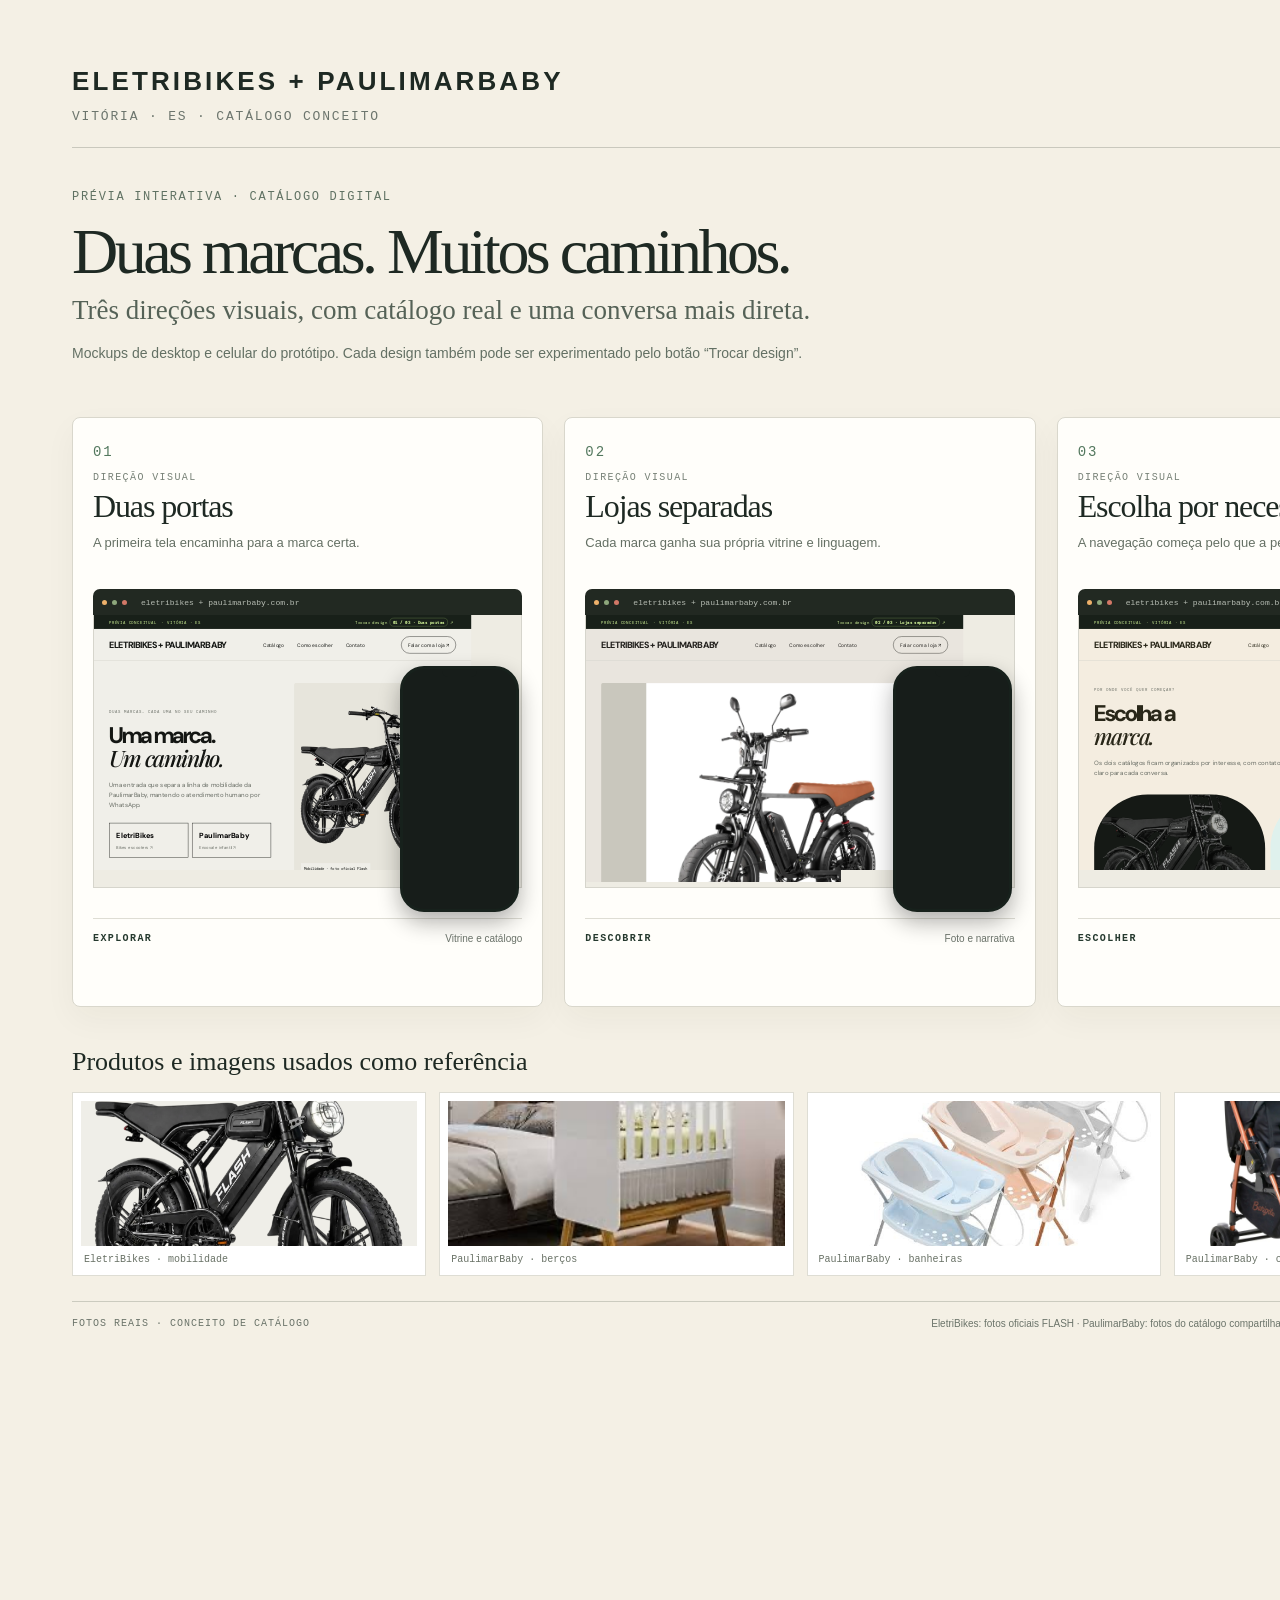
==== arte.html @ d1c80730 "Rebuild concept boards with real desktop and phone previews" ====
<!doctype html><html lang="pt-BR"><head><meta charset="utf-8"><meta name="viewport" content="width=device-width,initial-scale=1"><title>ELETRIBIKES + PAULIMARBABY — prancha de conceito</title><style>
*{box-sizing:border-box}html{background:#e9e6dc}body{margin:0;background:#f4f0e5;color:#1e2923;font-family:Arial,Helvetica,sans-serif;width:1600px;min-height:2450px;padding:66px 72px 50px}.masthead{display:grid;grid-template-columns:1fr auto;align-items:start;border-bottom:1px solid #c9c8bd;padding-bottom:23px}.brand{font-size:26px;font-weight:800;letter-spacing:.12em}.location,.kicker,.eyebrow,.direction-number,.design-caption b{font-family:'Courier New',monospace;letter-spacing:.14em;text-transform:uppercase}.location{font-size:13px;color:#6c756d;margin-top:12px}.concept-mark{padding:11px 18px;border:1px solid #8f9a8d;border-radius:99px;font:12px 'Courier New',monospace}.titleblock{padding:30px 0 42px;max-width:1150px}.kicker{font-size:12px;color:#607263}.titleblock h1{font:64px/.99 Georgia,serif;letter-spacing:-.055em;margin:16px 0 12px;max-width:1000px}.subtitle{font:27px Georgia,serif;color:#556257;margin:0}.intro{font-size:14px;color:#637064;margin-top:19px}.directions{display:grid;grid-template-columns:repeat(3,minmax(0,1fr));gap:21px}.direction-card{position:relative;background:#fffefa;border:1px solid #d9d7cc;border-radius:8px;padding:24px 20px 20px;min-height:590px;box-shadow:0 12px 32px #2c34200b}.direction-number{font-size:14px;color:#52775d}.eyebrow{font-size:10px;color:#778176;margin:12px 0 7px}.direction-copy h2{font:32px/1.06 Georgia,serif;letter-spacing:-.035em;margin:0}.description{font-size:13px;line-height:1.45;color:#657064;min-height:37px;margin:10px 0 18px}.mockup{position:relative;padding:0 0 28px}.browser-chrome{height:26px;background:#222922;border-radius:7px 7px 0 0;display:flex;align-items:center;gap:5px;padding:0 9px;color:#e8eee4;font:8px 'Courier New',monospace}.browser-chrome i{width:5px;height:5px;border-radius:50%;background:#edb06a}.browser-chrome i:nth-child(2){background:#8da77c}.browser-chrome i:nth-child(3){background:#d27867}.browser-chrome span{margin-left:9px;opacity:.75}.screen{height:273px;overflow:hidden;position:relative;background:#eeece3;border:1px solid #d6d5cc;border-top:0}.screen iframe{position:absolute;left:0;top:0;width:920px;height:650px;border:0;transform:scale(.41);transform-origin:top left}.phone{position:absolute;right:3px;bottom:4px;width:119px;height:246px;padding:5px 4px 6px;border:3px solid #17211c;border-radius:24px;background:#171d1a;box-shadow:0 10px 22px #1115;overflow:hidden;z-index:3}.phone-speaker{height:8px;width:35px;border-radius:0 0 6px 6px;background:#171d1a;position:absolute;z-index:2;top:0;left:39px}.phone iframe{position:absolute;top:7px;left:4px;width:390px;height:844px;border:0;border-radius:14px;transform:scale(.283);transform-origin:top left}.design-caption{display:flex;justify-content:space-between;border-top:1px solid #deddd4;padding-top:14px;margin-top:2px;font-size:10px;color:#6c746b}.design-caption b{color:#25392e;font-size:10px}.gallery-title{margin:40px 0 15px;font:26px Georgia,serif}.gallery{display:grid;grid-template-columns:repeat(4,1fr);gap:13px}.gallery figure{margin:0;background:#fff;border:1px solid #deddd4;padding:8px}.gallery img{display:block;width:100%;height:145px;object-fit:cover;background:#efeee8}.gallery figcaption{padding:8px 3px 2px;font:10px 'Courier New',monospace;color:#687165}.footer{display:flex;justify-content:space-between;gap:30px;border-top:1px solid #cbcbbf;margin-top:25px;padding-top:16px;font-size:10px;color:#6b746a}.footer span:first-child{font-family:'Courier New',monospace;letter-spacing:.1em}@media(max-width:900px){body{width:auto;padding:32px 18px;min-height:0}.titleblock h1{font-size:42px}.subtitle{font-size:20px}.directions{grid-template-columns:1fr}.direction-card{min-height:unset}.gallery{grid-template-columns:repeat(2,1fr)}.footer{display:block;line-height:1.8}}
</style></head><body><header class="masthead"><div><div class="brand">ELETRIBIKES + PAULIMARBABY</div><div class="location">VITÓRIA · ES · CATÁLOGO CONCEITO</div></div><div class="concept-mark">PÁGINA ÚNICA · 03 DESIGNS</div></header><section class="titleblock"><p class="kicker">PRÉVIA INTERATIVA · CATÁLOGO DIGITAL</p><h1>Duas marcas. Muitos caminhos.</h1><p class="subtitle">Três direções visuais, com catálogo real e uma conversa mais direta.</p><p class="intro">Mockups de desktop e celular do protótipo. Cada design também pode ser experimentado pelo botão “Trocar design”.</p></section><main class="directions"><article class="direction-card direction-1"><div class="direction-copy"><span class="direction-number">01</span><p class="eyebrow">DIREÇÃO VISUAL</p><h2>Duas portas</h2><p class="description">A primeira tela encaminha para a marca certa.</p></div><div class="mockup"><div class="browser-chrome"><i></i><i></i><i></i><span>eletribikes + paulimarbaby.com.br</span></div><div class="screen"><iframe title="Duas portas — versão desktop" src="index.html?direction=0" loading="eager"></iframe></div><div class="phone"><div class="phone-speaker"></div><iframe title="Duas portas — versão para celular" src="index.html?direction=0" loading="eager"></iframe></div></div><div class="design-caption"><b>EXPLORAR</b><span>Vitrine e catálogo</span></div></article><article class="direction-card direction-2"><div class="direction-copy"><span class="direction-number">02</span><p class="eyebrow">DIREÇÃO VISUAL</p><h2>Lojas separadas</h2><p class="description">Cada marca ganha sua própria vitrine e linguagem.</p></div><div class="mockup"><div class="browser-chrome"><i></i><i></i><i></i><span>eletribikes + paulimarbaby.com.br</span></div><div class="screen"><iframe title="Lojas separadas — versão desktop" src="index.html?direction=1" loading="eager"></iframe></div><div class="phone"><div class="phone-speaker"></div><iframe title="Lojas separadas — versão para celular" src="index.html?direction=1" loading="eager"></iframe></div></div><div class="design-caption"><b>DESCOBRIR</b><span>Foto e narrativa</span></div></article><article class="direction-card direction-3"><div class="direction-copy"><span class="direction-number">03</span><p class="eyebrow">DIREÇÃO VISUAL</p><h2>Escolha por necessidade</h2><p class="description">A navegação começa pelo que a pessoa procura.</p></div><div class="mockup"><div class="browser-chrome"><i></i><i></i><i></i><span>eletribikes + paulimarbaby.com.br</span></div><div class="screen"><iframe title="Escolha por necessidade — versão desktop" src="index.html?direction=2" loading="eager"></iframe></div><div class="phone"><div class="phone-speaker"></div><iframe title="Escolha por necessidade — versão para celular" src="index.html?direction=2" loading="eager"></iframe></div></div><div class="design-caption"><b>ESCOLHER</b><span>Categorias e jornada</span></div></article></main><h2 class="gallery-title">Produtos e imagens usados como referência</h2><section class="gallery"><figure><img src="images/flash-r002.webp" alt="EletriBikes · mobilidade"><figcaption>EletriBikes · mobilidade</figcaption></figure><figure><img src="images/mini-berco.jpg" alt="PaulimarBaby · berços"><figcaption>PaulimarBaby · berços</figcaption></figure><figure><img src="images/banheira-acqua.jpg" alt="PaulimarBaby · banheiras"><figcaption>PaulimarBaby · banheiras</figcaption></figure><figure><img src="images/carrinho-burigotto.jpg" alt="PaulimarBaby · carrinhos"><figcaption>PaulimarBaby · carrinhos</figcaption></figure></section><footer class="footer"><span>FOTOS REAIS · CONCEITO DE CATÁLOGO</span><span>EletriBikes: fotos oficiais FLASH · PaulimarBaby: fotos do catálogo compartilhado. Valores e disponibilidade precisam ser confirmados.</span></footer></body></html>
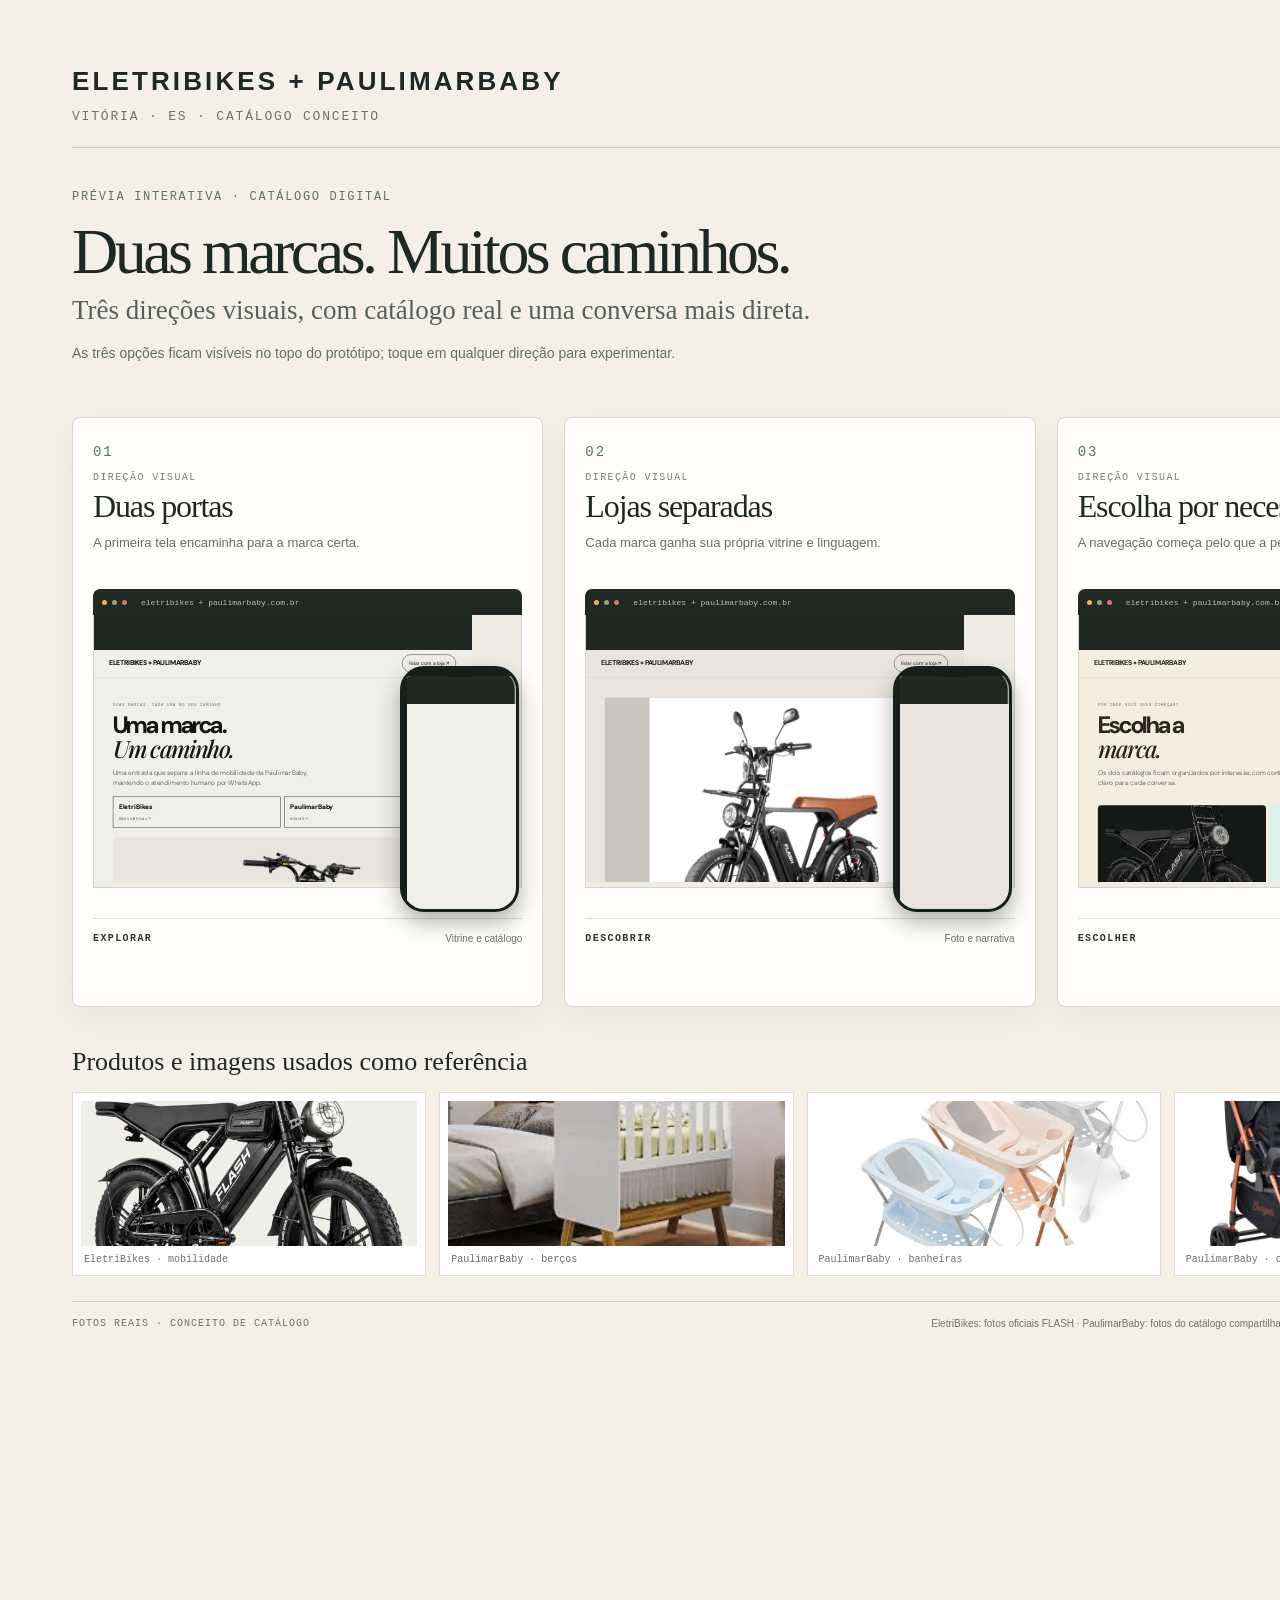
==== commit 2c868436: "Improve catalog controls and mobile experience" ====
--- a/arte.html
+++ b/arte.html
@@ -1,3 +1,3 @@
 <!doctype html><html lang="pt-BR"><head><meta charset="utf-8"><meta name="viewport" content="width=device-width,initial-scale=1"><title>ELETRIBIKES + PAULIMARBABY — prancha de conceito</title><style>
 *{box-sizing:border-box}html{background:#e9e6dc}body{margin:0;background:#f4f0e5;color:#1e2923;font-family:Arial,Helvetica,sans-serif;width:1600px;min-height:2450px;padding:66px 72px 50px}.masthead{display:grid;grid-template-columns:1fr auto;align-items:start;border-bottom:1px solid #c9c8bd;padding-bottom:23px}.brand{font-size:26px;font-weight:800;letter-spacing:.12em}.location,.kicker,.eyebrow,.direction-number,.design-caption b{font-family:'Courier New',monospace;letter-spacing:.14em;text-transform:uppercase}.location{font-size:13px;color:#6c756d;margin-top:12px}.concept-mark{padding:11px 18px;border:1px solid #8f9a8d;border-radius:99px;font:12px 'Courier New',monospace}.titleblock{padding:30px 0 42px;max-width:1150px}.kicker{font-size:12px;color:#607263}.titleblock h1{font:64px/.99 Georgia,serif;letter-spacing:-.055em;margin:16px 0 12px;max-width:1000px}.subtitle{font:27px Georgia,serif;color:#556257;margin:0}.intro{font-size:14px;color:#637064;margin-top:19px}.directions{display:grid;grid-template-columns:repeat(3,minmax(0,1fr));gap:21px}.direction-card{position:relative;background:#fffefa;border:1px solid #d9d7cc;border-radius:8px;padding:24px 20px 20px;min-height:590px;box-shadow:0 12px 32px #2c34200b}.direction-number{font-size:14px;color:#52775d}.eyebrow{font-size:10px;color:#778176;margin:12px 0 7px}.direction-copy h2{font:32px/1.06 Georgia,serif;letter-spacing:-.035em;margin:0}.description{font-size:13px;line-height:1.45;color:#657064;min-height:37px;margin:10px 0 18px}.mockup{position:relative;padding:0 0 28px}.browser-chrome{height:26px;background:#222922;border-radius:7px 7px 0 0;display:flex;align-items:center;gap:5px;padding:0 9px;color:#e8eee4;font:8px 'Courier New',monospace}.browser-chrome i{width:5px;height:5px;border-radius:50%;background:#edb06a}.browser-chrome i:nth-child(2){background:#8da77c}.browser-chrome i:nth-child(3){background:#d27867}.browser-chrome span{margin-left:9px;opacity:.75}.screen{height:273px;overflow:hidden;position:relative;background:#eeece3;border:1px solid #d6d5cc;border-top:0}.screen iframe{position:absolute;left:0;top:0;width:920px;height:650px;border:0;transform:scale(.41);transform-origin:top left}.phone{position:absolute;right:3px;bottom:4px;width:119px;height:246px;padding:5px 4px 6px;border:3px solid #17211c;border-radius:24px;background:#171d1a;box-shadow:0 10px 22px #1115;overflow:hidden;z-index:3}.phone-speaker{height:8px;width:35px;border-radius:0 0 6px 6px;background:#171d1a;position:absolute;z-index:2;top:0;left:39px}.phone iframe{position:absolute;top:7px;left:4px;width:390px;height:844px;border:0;border-radius:14px;transform:scale(.283);transform-origin:top left}.design-caption{display:flex;justify-content:space-between;border-top:1px solid #deddd4;padding-top:14px;margin-top:2px;font-size:10px;color:#6c746b}.design-caption b{color:#25392e;font-size:10px}.gallery-title{margin:40px 0 15px;font:26px Georgia,serif}.gallery{display:grid;grid-template-columns:repeat(4,1fr);gap:13px}.gallery figure{margin:0;background:#fff;border:1px solid #deddd4;padding:8px}.gallery img{display:block;width:100%;height:145px;object-fit:cover;background:#efeee8}.gallery figcaption{padding:8px 3px 2px;font:10px 'Courier New',monospace;color:#687165}.footer{display:flex;justify-content:space-between;gap:30px;border-top:1px solid #cbcbbf;margin-top:25px;padding-top:16px;font-size:10px;color:#6b746a}.footer span:first-child{font-family:'Courier New',monospace;letter-spacing:.1em}@media(max-width:900px){body{width:auto;padding:32px 18px;min-height:0}.titleblock h1{font-size:42px}.subtitle{font-size:20px}.directions{grid-template-columns:1fr}.direction-card{min-height:unset}.gallery{grid-template-columns:repeat(2,1fr)}.footer{display:block;line-height:1.8}}
-</style></head><body><header class="masthead"><div><div class="brand">ELETRIBIKES + PAULIMARBABY</div><div class="location">VITÓRIA · ES · CATÁLOGO CONCEITO</div></div><div class="concept-mark">PÁGINA ÚNICA · 03 DESIGNS</div></header><section class="titleblock"><p class="kicker">PRÉVIA INTERATIVA · CATÁLOGO DIGITAL</p><h1>Duas marcas. Muitos caminhos.</h1><p class="subtitle">Três direções visuais, com catálogo real e uma conversa mais direta.</p><p class="intro">Mockups de desktop e celular do protótipo. Cada design também pode ser experimentado pelo botão “Trocar design”.</p></section><main class="directions"><article class="direction-card direction-1"><div class="direction-copy"><span class="direction-number">01</span><p class="eyebrow">DIREÇÃO VISUAL</p><h2>Duas portas</h2><p class="description">A primeira tela encaminha para a marca certa.</p></div><div class="mockup"><div class="browser-chrome"><i></i><i></i><i></i><span>eletribikes + paulimarbaby.com.br</span></div><div class="screen"><iframe title="Duas portas — versão desktop" src="index.html?direction=0" loading="eager"></iframe></div><div class="phone"><div class="phone-speaker"></div><iframe title="Duas portas — versão para celular" src="index.html?direction=0" loading="eager"></iframe></div></div><div class="design-caption"><b>EXPLORAR</b><span>Vitrine e catálogo</span></div></article><article class="direction-card direction-2"><div class="direction-copy"><span class="direction-number">02</span><p class="eyebrow">DIREÇÃO VISUAL</p><h2>Lojas separadas</h2><p class="description">Cada marca ganha sua própria vitrine e linguagem.</p></div><div class="mockup"><div class="browser-chrome"><i></i><i></i><i></i><span>eletribikes + paulimarbaby.com.br</span></div><div class="screen"><iframe title="Lojas separadas — versão desktop" src="index.html?direction=1" loading="eager"></iframe></div><div class="phone"><div class="phone-speaker"></div><iframe title="Lojas separadas — versão para celular" src="index.html?direction=1" loading="eager"></iframe></div></div><div class="design-caption"><b>DESCOBRIR</b><span>Foto e narrativa</span></div></article><article class="direction-card direction-3"><div class="direction-copy"><span class="direction-number">03</span><p class="eyebrow">DIREÇÃO VISUAL</p><h2>Escolha por necessidade</h2><p class="description">A navegação começa pelo que a pessoa procura.</p></div><div class="mockup"><div class="browser-chrome"><i></i><i></i><i></i><span>eletribikes + paulimarbaby.com.br</span></div><div class="screen"><iframe title="Escolha por necessidade — versão desktop" src="index.html?direction=2" loading="eager"></iframe></div><div class="phone"><div class="phone-speaker"></div><iframe title="Escolha por necessidade — versão para celular" src="index.html?direction=2" loading="eager"></iframe></div></div><div class="design-caption"><b>ESCOLHER</b><span>Categorias e jornada</span></div></article></main><h2 class="gallery-title">Produtos e imagens usados como referência</h2><section class="gallery"><figure><img src="images/flash-r002.webp" alt="EletriBikes · mobilidade"><figcaption>EletriBikes · mobilidade</figcaption></figure><figure><img src="images/mini-berco.jpg" alt="PaulimarBaby · berços"><figcaption>PaulimarBaby · berços</figcaption></figure><figure><img src="images/banheira-acqua.jpg" alt="PaulimarBaby · banheiras"><figcaption>PaulimarBaby · banheiras</figcaption></figure><figure><img src="images/carrinho-burigotto.jpg" alt="PaulimarBaby · carrinhos"><figcaption>PaulimarBaby · carrinhos</figcaption></figure></section><footer class="footer"><span>FOTOS REAIS · CONCEITO DE CATÁLOGO</span><span>EletriBikes: fotos oficiais FLASH · PaulimarBaby: fotos do catálogo compartilhado. Valores e disponibilidade precisam ser confirmados.</span></footer></body></html>+</style></head><body><header class="masthead"><div><div class="brand">ELETRIBIKES + PAULIMARBABY</div><div class="location">VITÓRIA · ES · CATÁLOGO CONCEITO</div></div><div class="concept-mark">PÁGINA ÚNICA · 03 DESIGNS</div></header><section class="titleblock"><p class="kicker">PRÉVIA INTERATIVA · CATÁLOGO DIGITAL</p><h1>Duas marcas. Muitos caminhos.</h1><p class="subtitle">Três direções visuais, com catálogo real e uma conversa mais direta.</p><p class="intro">As três opções ficam visíveis no topo do protótipo; toque em qualquer direção para experimentar.</p></section><main class="directions"><article class="direction-card direction-1"><div class="direction-copy"><span class="direction-number">01</span><p class="eyebrow">DIREÇÃO VISUAL</p><h2>Duas portas</h2><p class="description">A primeira tela encaminha para a marca certa.</p></div><div class="mockup"><div class="browser-chrome"><i></i><i></i><i></i><span>eletribikes + paulimarbaby.com.br</span></div><div class="screen"><iframe title="Duas portas — versão desktop" src="index.html?direction=0" loading="eager"></iframe></div><div class="phone"><div class="phone-speaker"></div><iframe title="Duas portas — versão para celular" src="index.html?direction=0" loading="eager"></iframe></div></div><div class="design-caption"><b>EXPLORAR</b><span>Vitrine e catálogo</span></div></article><article class="direction-card direction-2"><div class="direction-copy"><span class="direction-number">02</span><p class="eyebrow">DIREÇÃO VISUAL</p><h2>Lojas separadas</h2><p class="description">Cada marca ganha sua própria vitrine e linguagem.</p></div><div class="mockup"><div class="browser-chrome"><i></i><i></i><i></i><span>eletribikes + paulimarbaby.com.br</span></div><div class="screen"><iframe title="Lojas separadas — versão desktop" src="index.html?direction=1" loading="eager"></iframe></div><div class="phone"><div class="phone-speaker"></div><iframe title="Lojas separadas — versão para celular" src="index.html?direction=1" loading="eager"></iframe></div></div><div class="design-caption"><b>DESCOBRIR</b><span>Foto e narrativa</span></div></article><article class="direction-card direction-3"><div class="direction-copy"><span class="direction-number">03</span><p class="eyebrow">DIREÇÃO VISUAL</p><h2>Escolha por necessidade</h2><p class="description">A navegação começa pelo que a pessoa procura.</p></div><div class="mockup"><div class="browser-chrome"><i></i><i></i><i></i><span>eletribikes + paulimarbaby.com.br</span></div><div class="screen"><iframe title="Escolha por necessidade — versão desktop" src="index.html?direction=2" loading="eager"></iframe></div><div class="phone"><div class="phone-speaker"></div><iframe title="Escolha por necessidade — versão para celular" src="index.html?direction=2" loading="eager"></iframe></div></div><div class="design-caption"><b>ESCOLHER</b><span>Categorias e jornada</span></div></article></main><h2 class="gallery-title">Produtos e imagens usados como referência</h2><section class="gallery"><figure><img src="images/flash-r002.webp" alt="EletriBikes · mobilidade"><figcaption>EletriBikes · mobilidade</figcaption></figure><figure><img src="images/mini-berco.jpg" alt="PaulimarBaby · berços"><figcaption>PaulimarBaby · berços</figcaption></figure><figure><img src="images/banheira-acqua.jpg" alt="PaulimarBaby · banheiras"><figcaption>PaulimarBaby · banheiras</figcaption></figure><figure><img src="images/carrinho-burigotto.jpg" alt="PaulimarBaby · carrinhos"><figcaption>PaulimarBaby · carrinhos</figcaption></figure></section><footer class="footer"><span>FOTOS REAIS · CONCEITO DE CATÁLOGO</span><span>EletriBikes: fotos oficiais FLASH · PaulimarBaby: fotos do catálogo compartilhado. Valores e disponibilidade precisam ser confirmados.</span></footer></body></html>
